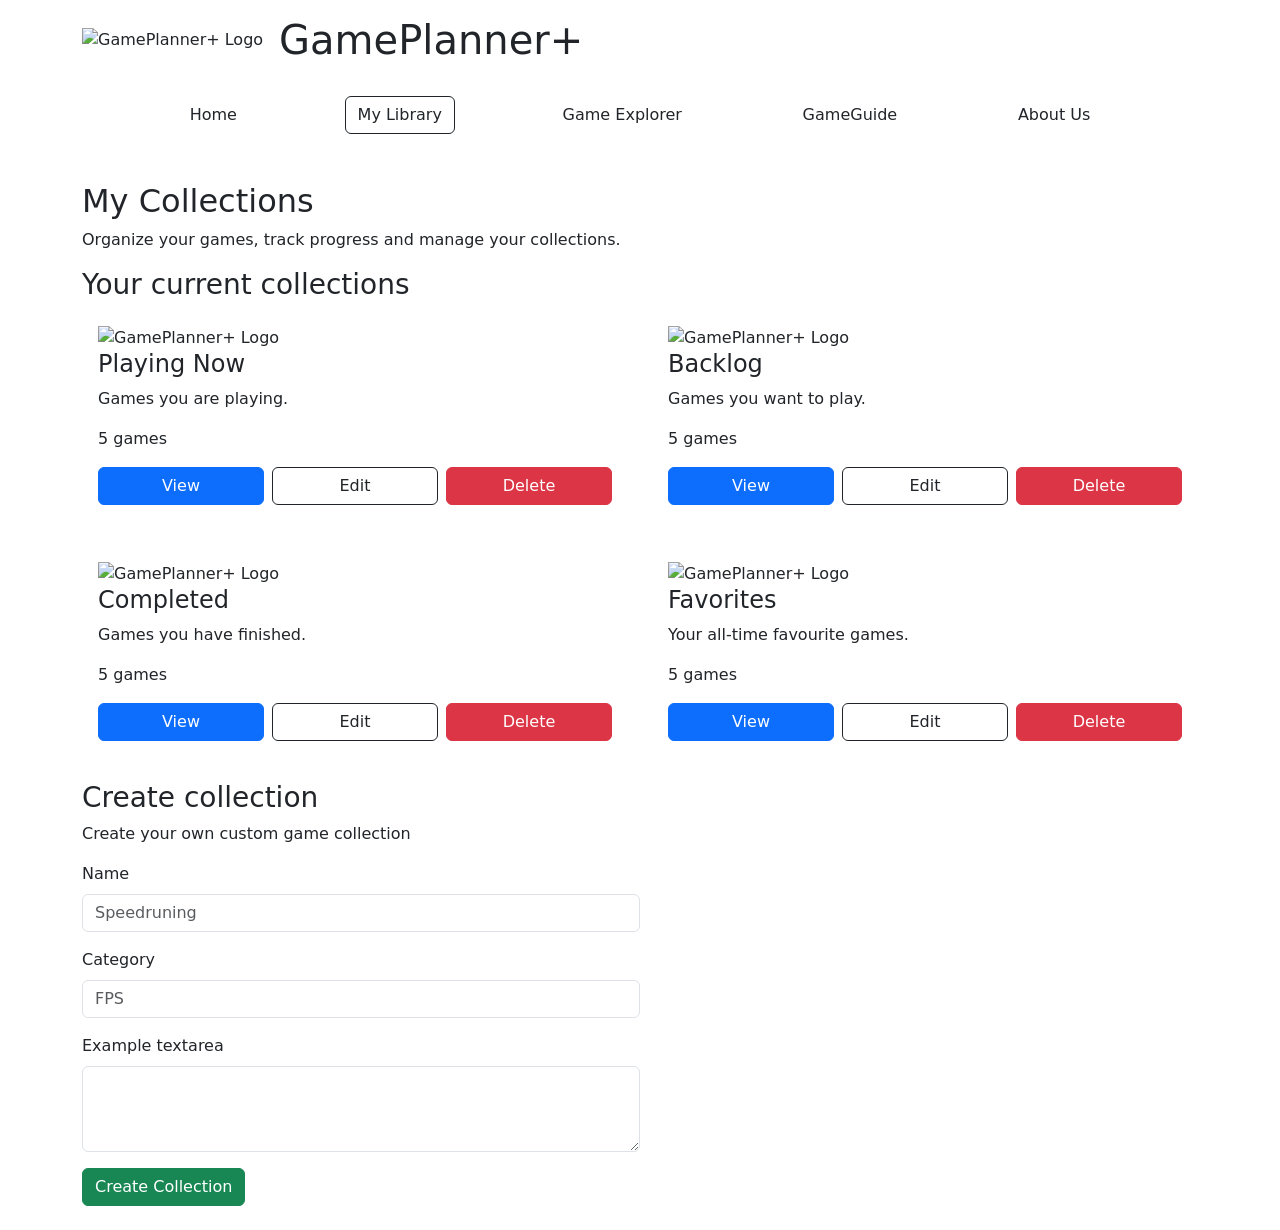
==== collections.html @ 514f3ee5 "organize the project structdure" ====
<!DOCTYPE html>
<html lang="en">
    <head>
        <meta charset="utf-8">
        <meta name="viewport" content="width=device-width, initial-scale=1.0">
        <title>My Library | GamePlanner+</title>
        <link href="https://cdn.jsdelivr.net/npm/bootstrap@5.3.8/dist/css/bootstrap.min.css" rel="stylesheet">
        <link rel="stylesheet" href="GAME-PLANNER/assets/css/styles.css">
    </head>

    <body>
        <header class="container py-3">
            <section class="d-flex align-items-center gap-3 mb-4">
                <img src="GAME-PLANNER/assets/images/logo.png"
                    alt="GamePlanner+ Logo"
                    class="navbar-logo">
                <h1 class="m-0">GamePlanner+</h1>
            </section>
            <nav class="main-navbar d-flex justify-content-evenly
                        align-items-center flex-wrap gap-2 p-2">
                <a href="index.html" class="btn btn-outline-purple">
                    Home
                </a>
                <a href="collections.html"
                class="btn btn-nav active">
                    My Library
                </a>
                <a href="#" class="btn btn-outline-purple">
                    Game Explorer
                </a>
                <a href="#" class="btn btn-outline-purple">
                    GameGuide
                </a>
                <a href="#" class="btn btn-outline-purple">
                    About Us
                </a>
            </nav>
        </header>
        <main class="container py-4">
            <section>
                <h2 id="collections-title">My Collections</h2>
                <p class="secondary-text">
                    Organize your games, track progress
                    and manage your collections.
                </p>
            </section>
            <h3>Your current collections</h3>
            <section class="row g-4">
                <section class="col-12 col-md-6">
                    <article class="gameCard p-3 h-100">
                        <img src="GAME-PLANNER/assets/images/iconos/iconoPlayingNow.png"
                            alt="GamePlanner+ Logo"
                            class="navbar-logo iconCard">
                        <h4>Playing Now</h4>
                        <p>Games you are playing.</p>
                        <p class="gamesCount">5 games</p>
                        <div class="row g-2">
                            <div class="col-4">
                                <button class="btn btn-primary w-100">
                                    View
                                </button>
                            </div>
                            <div class="col-4">
                                <button class="btn btn-purple active w-100">
                                    Edit
                                </button>
                            </div>
                            <div class="col-4">
                                <button class="btn btn-danger w-100">
                                    Delete
                                </button>
                            </div>
                        </div>
                    </article>
                </section>
                <section class="col-12 col-md-6">
                    <article class="gameCard p-3 h-100">
                        <img src="GAME-PLANNER/assets/images/iconos/iconoBacklog.png"
                            alt="GamePlanner+ Logo"
                            class="navbar-logo iconCard">
                        <h4>Backlog</h4>
                        <p>Games you want to play.</p>
                        <p class="gamesCount">5 games</p>
                        <div class="row g-2">
                            <div class="col-4">
                                <button class="btn btn-primary w-100">
                                    View
                                </button>
                            </div>
                            <div class="col-4">
                                <button class="btn btn-purple active w-100">
                                    Edit
                                </button>
                            </div>
                            <div class="col-4">
                                <button class="btn btn-danger w-100">
                                    Delete
                                </button>
                            </div>
                        </div>
                    </article>
                </section>
                <section class="col-12 col-md-6">
                    <article class="gameCard p-3 h-100">
                        <img src="GAME-PLANNER/assets/images/iconos/iconoCompleted.png"
                            alt="GamePlanner+ Logo"
                            class="navbar-logo iconCard">
                        <h4>Completed</h4>
                        <p>Games you have finished.</p>
                        <p class="gamesCount">5 games</p>
                        <div class="row g-2">
                            <div class="col-4">
                                <button class="btn btn-primary w-100">
                                    View
                                </button>
                            </div>
                            <div class="col-4">
                                <button class="btn btn-purple active w-100">
                                    Edit
                                </button>
                            </div>
                            <div class="col-4">
                                <button class="btn btn-danger w-100">
                                    Delete
                                </button>
                            </div>
                        </div>
                    </article>
                </section>
                <section class="col-12 col-md-6">
                    <article class="gameCard p-3 h-100">
                        <img src="GAME-PLANNER/assets/images/iconos/iconoFavoritos.png"
                            alt="GamePlanner+ Logo"
                            class="navbar-logo iconCard">
                        <h4>Favorites</h4>
                        <p>Your all-time favourite games.</p>
                        <p class="gamesCount">5 games</p>
                        <div class="row g-2">
                            <div class="col-4">
                                <button class="btn btn-primary w-100">
                                    View
                                </button>
                            </div>
                            <div class="col-4">
                                <button class="btn btn-purple active w-100">
                                    Edit
                                </button>
                            </div>
                            <div class="col-4">
                                <button class="btn btn-danger w-100">
                                    Delete
                                </button>
                            </div>
                        </div>
                    </article>
                </section>
            </section>
            <br>
            <h3>Create collection</h3>
            <p class="secondary-text">Create your own custom game collection</p>
            <section class="col-12 col-md-6">
                <div class="mb-3">
                    <label for="collectionName" class="form-label">Name</label>
                    <input type="text" class="form-control" id="collectionName" placeholder="Speedruning">
                </div>
                <div class="mb-3">
                    <label for="categoryName" class="form-label">Category</label>
                    <input type="text" class="form-control" id="categoryCollection" placeholder="FPS">
                </div>
                <div class="mb-3">
                    <label for="exampleFormControlTextarea1" class="form-label">Example textarea</label>
                    <textarea class="form-control" id="exampleFormControlTextarea1" rows="3"></textarea>
                </div>
                    <button type="submit" class="btn btn-success">
                        Create Collection
                    </button>
            </section>
        </main>
    </body>
</html>
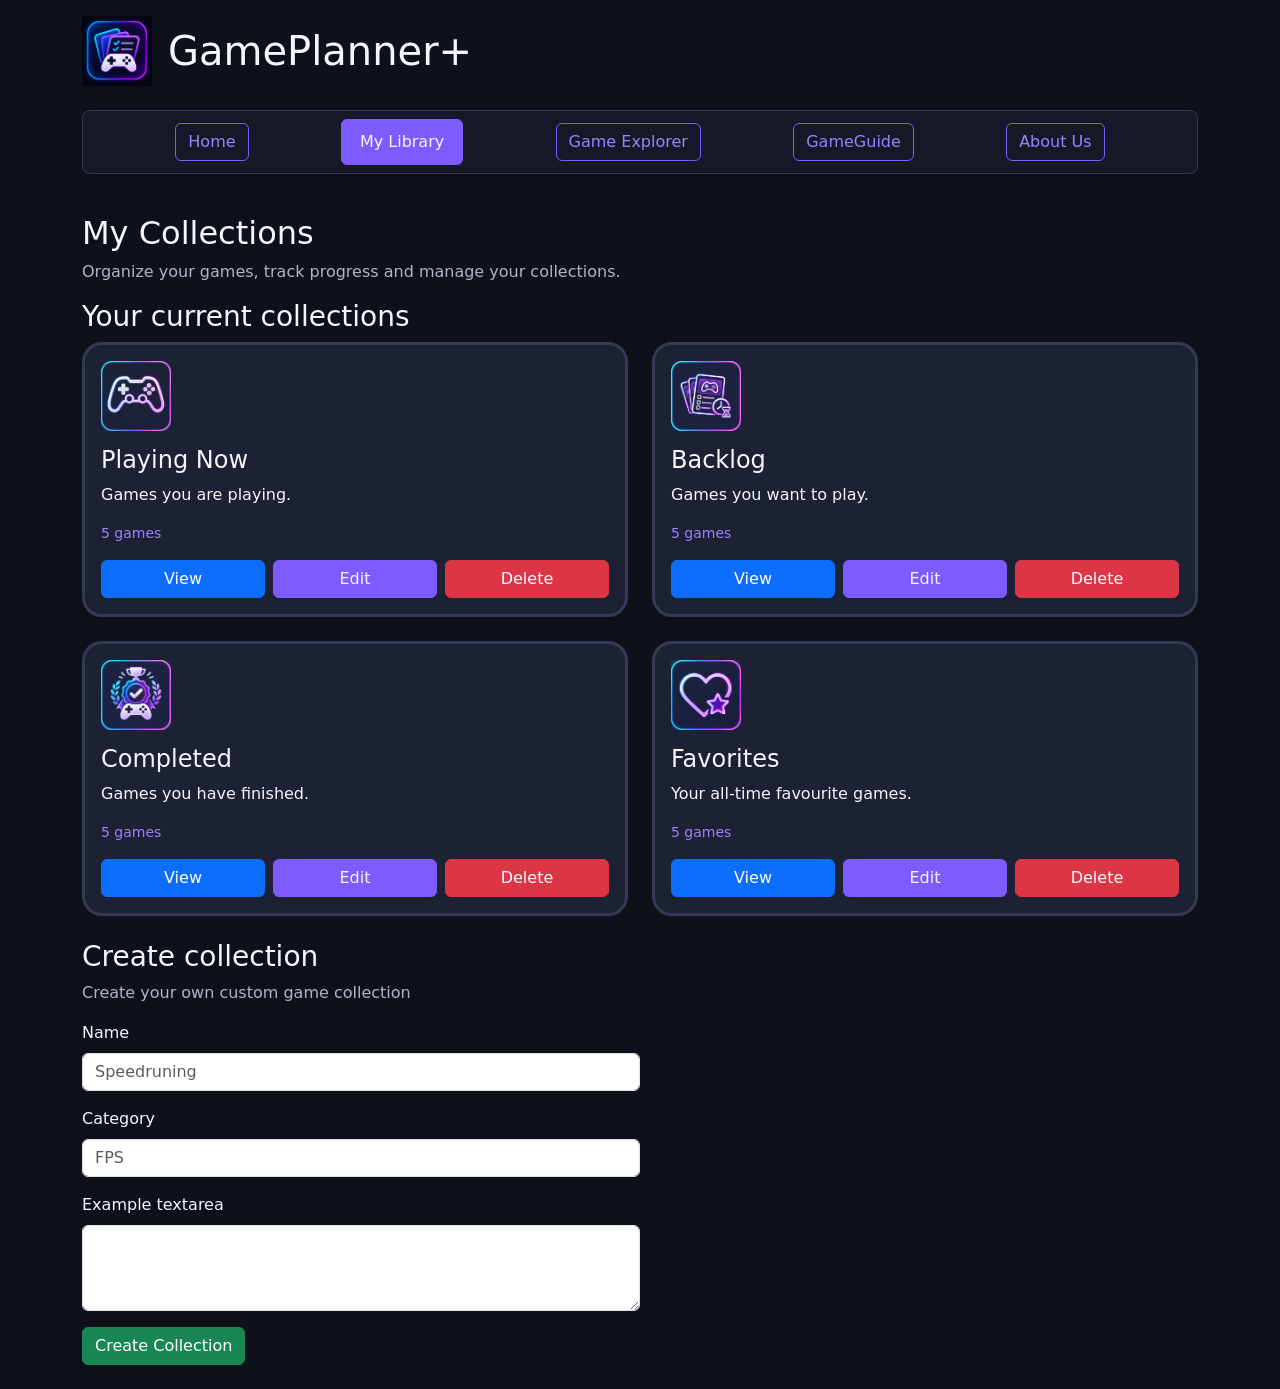
==== commit 93ce0c9e: "fixed routes for assets" ====
--- a/collections.html
+++ b/collections.html
@@ -6,13 +6,13 @@
         <meta name="viewport" content="width=device-width, initial-scale=1.0">
         <title>My Library | GamePlanner+</title>
         <link href="https://cdn.jsdelivr.net/npm/bootstrap@5.3.8/dist/css/bootstrap.min.css" rel="stylesheet">
-        <link rel="stylesheet" href="GAME-PLANNER/assets/css/styles.css">
+        <link rel="stylesheet" href="assets/css/styles.css">
     </head>
 
     <body>
         <header class="container py-3">
             <section class="d-flex align-items-center gap-3 mb-4">
-                <img src="GAME-PLANNER/assets/images/logo.png"
+                <img src="assets/images/logo.png"
                     alt="GamePlanner+ Logo"
                     class="navbar-logo">
                 <h1 class="m-0">GamePlanner+</h1>
@@ -49,7 +49,7 @@
             <section class="row g-4">
                 <section class="col-12 col-md-6">
                     <article class="gameCard p-3 h-100">
-                        <img src="GAME-PLANNER/assets/images/iconos/iconoPlayingNow.png"
+                        <img src="assets/images/iconos/iconoPlayingNow.png"
                             alt="GamePlanner+ Logo"
                             class="navbar-logo iconCard">
                         <h4>Playing Now</h4>
@@ -76,7 +76,7 @@
                 </section>
                 <section class="col-12 col-md-6">
                     <article class="gameCard p-3 h-100">
-                        <img src="GAME-PLANNER/assets/images/iconos/iconoBacklog.png"
+                        <img src="assets/images/iconos/iconoBacklog.png"
                             alt="GamePlanner+ Logo"
                             class="navbar-logo iconCard">
                         <h4>Backlog</h4>
@@ -103,7 +103,7 @@
                 </section>
                 <section class="col-12 col-md-6">
                     <article class="gameCard p-3 h-100">
-                        <img src="GAME-PLANNER/assets/images/iconos/iconoCompleted.png"
+                        <img src="assets/images/iconos/iconoCompleted.png"
                             alt="GamePlanner+ Logo"
                             class="navbar-logo iconCard">
                         <h4>Completed</h4>
@@ -130,7 +130,7 @@
                 </section>
                 <section class="col-12 col-md-6">
                     <article class="gameCard p-3 h-100">
-                        <img src="GAME-PLANNER/assets/images/iconos/iconoFavoritos.png"
+                        <img src="assets/images/iconos/iconoFavoritos.png"
                             alt="GamePlanner+ Logo"
                             class="navbar-logo iconCard">
                         <h4>Favorites</h4>
--- a/assets/css/styles.css
+++ b/assets/css/styles.css
@@ -0,0 +1,134 @@
+
+:root {
+    --bg-primary: #0F111A;
+    --bg-secondary: #151927;
+
+    --card-bg: #1C2133;
+    --card-hover: #252A42;
+
+    --purple-primary: #7C5CFF;
+    --purple-light: #9A82FF;
+
+    --blue-primary: #4F7CFF;
+    --blue-light: #6EA8FF;
+
+    --text-primary: #F4F6FB;
+    --text-secondary: #AEB5C6;
+
+    --border-color: #343A55;
+
+    --success-color: #48D597;
+}
+
+/* GENERAL */
+
+body {
+    background-color: var(--bg-primary);
+    color: var(--text-primary);
+}
+
+h1, h2, h3 {
+    color: var(--text-primary);
+}
+
+.secondary-text {
+    color: var(--text-secondary);
+}
+
+/* LOGO */
+
+.navbar-logo {
+    width: 70px;
+    height: auto;
+}
+
+/* NAVBAR */
+
+.main-navbar {
+    background-color: var(--bg-secondary);
+    border: 1px solid var(--border-color);
+    border-radius: 8px;
+}
+
+/* NAVIGATION BUTTONS */
+
+.btn-nav {
+    --bs-btn-color: var(--text-secondary);
+    --bs-btn-bg: transparent;
+    --bs-btn-border-color: transparent;
+
+    --bs-btn-hover-color: var(--text-primary);
+    --bs-btn-hover-bg: var(--card-hover);
+    --bs-btn-hover-border-color: transparent;
+
+    --bs-btn-active-color: var(--text-primary);
+    --bs-btn-active-bg: var(--purple-primary);
+    --bs-btn-active-border-color: var(--purple-primary);
+
+    padding: 10px 18px;
+}
+
+.btn-purple {
+    --bs-btn-color: #F4F6FB;
+    --bs-btn-bg: #7C5CFF;
+    --bs-btn-border-color: #7C5CFF;
+
+    --bs-btn-hover-color: #F4F6FB;
+    --bs-btn-hover-bg: #9A82FF;
+    --bs-btn-hover-border-color: #9A82FF;
+
+    --bs-btn-active-color: #F4F6FB;
+    --bs-btn-active-bg: #7C5CFF;
+    --bs-btn-active-border-color: #7C5CFF;
+}
+
+.btn-outline-purple {
+    --bs-btn-color: #9A82FF;
+    --bs-btn-border-color: #7C5CFF;
+
+    --bs-btn-hover-color: #FFFFFF;
+    --bs-btn-hover-bg: #7C5CFF;
+    --bs-btn-hover-border-color: #7C5CFF;
+
+    --bs-btn-active-color: #FFFFFF;
+    --bs-btn-active-bg: #7C5CFF;
+    --bs-btn-active-border-color: #7C5CFF;
+}
+
+/* CURRENT PAGE */
+
+.btn-nav.active {
+    --bs-btn-color: var(--text-primary);
+    --bs-btn-bg: var(--purple-primary);
+    --bs-btn-border-color: var(--purple-primary);
+
+    --bs-btn-hover-color: var(--text-primary);
+    --bs-btn-hover-bg: var(--purple-light);
+    --bs-btn-hover-border-color: var(--purple-light);
+}
+
+/* CARDS */
+
+.gameCard {
+    background-color: var(--card-bg);
+    color: var(--text-primary);
+    border: 3px solid var(--border-color);
+    transition: background-color 0.3s;
+    border-radius:20px;
+    transition: transform 0.3s ease, background-color 0.3s ease;
+}
+
+.gameCard:hover {
+    background-color: var(--card-hover);
+    background-color: var(--card-hover);
+    transform: scale(1.03);
+}
+
+.iconCard {
+    margin-bottom: 15px;
+}
+
+.gamesCount {
+    color: var(--purple-light);
+    font-size: 0.875rem;
+}
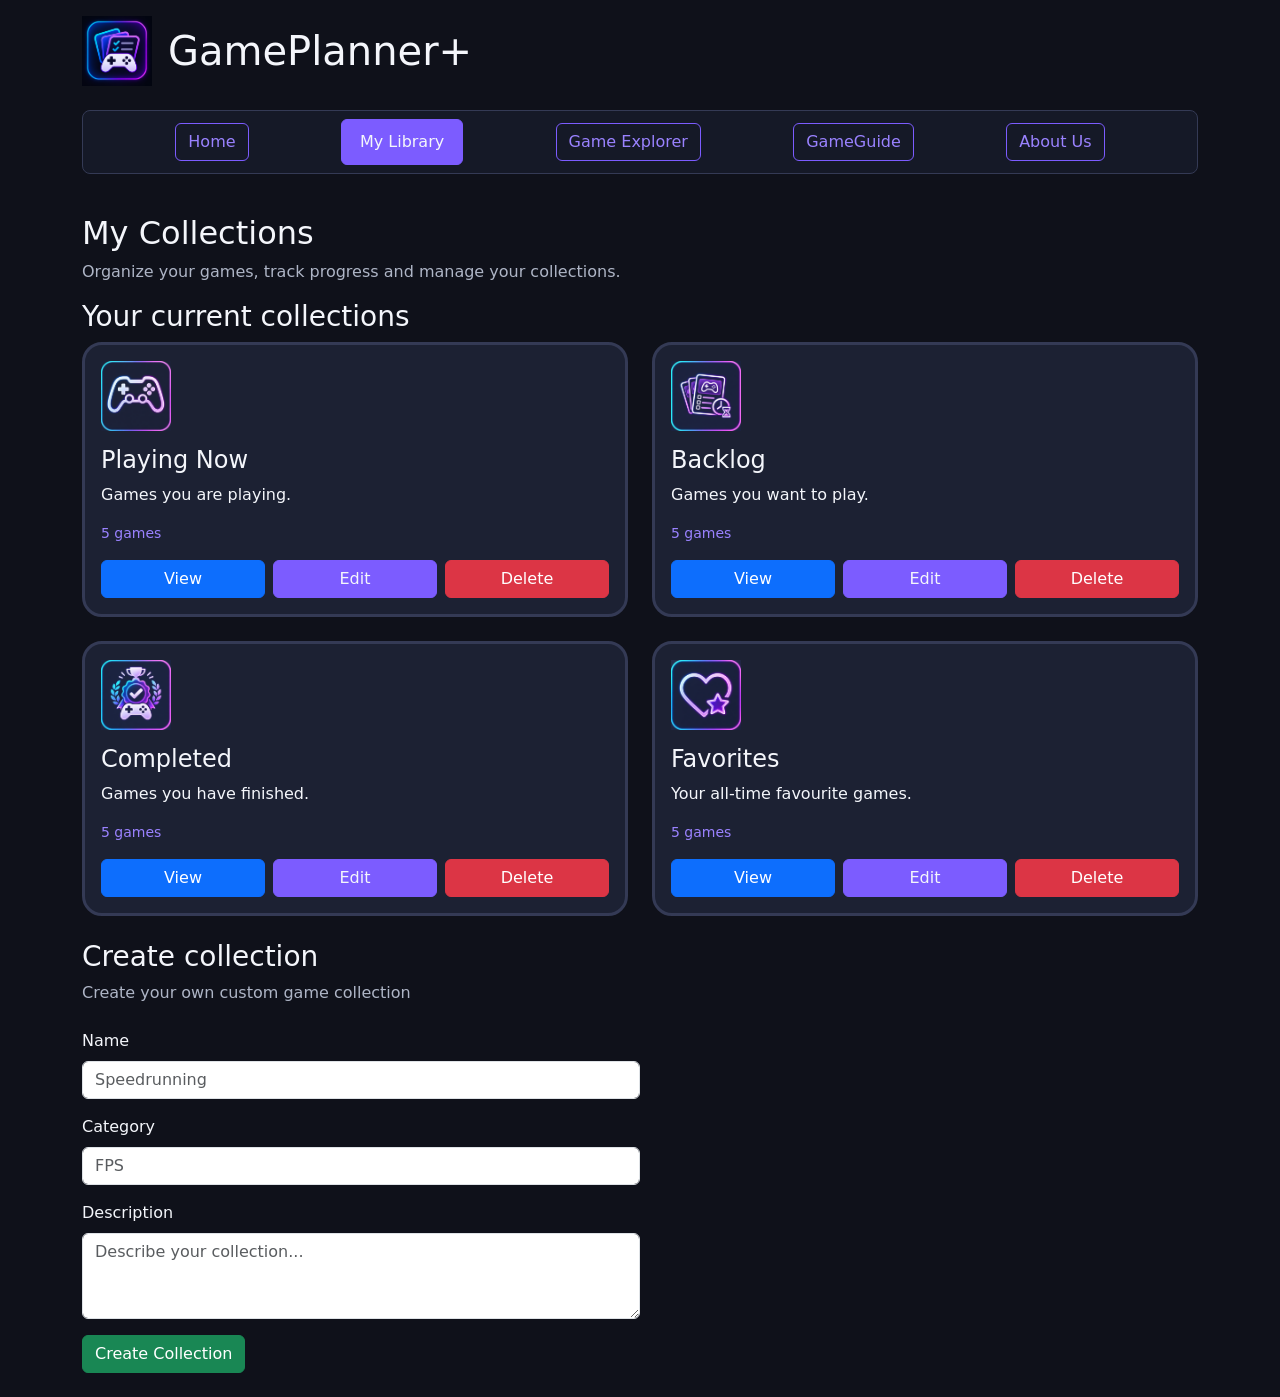
==== commit afbbf6f7: "mostly done collections" ====
--- a/collections.html
+++ b/collections.html
@@ -159,22 +159,33 @@
             <br>
             <h3>Create collection</h3>
             <p class="secondary-text">Create your own custom game collection</p>
-            <section class="col-12 col-md-6">
-                <div class="mb-3">
-                    <label for="collectionName" class="form-label">Name</label>
-                    <input type="text" class="form-control" id="collectionName" placeholder="Speedruning">
-                </div>
-                <div class="mb-3">
-                    <label for="categoryName" class="form-label">Category</label>
-                    <input type="text" class="form-control" id="categoryCollection" placeholder="FPS">
-                </div>
-                <div class="mb-3">
-                    <label for="exampleFormControlTextarea1" class="form-label">Example textarea</label>
-                    <textarea class="form-control" id="exampleFormControlTextarea1" rows="3"></textarea>
-                </div>
+            <section class="mt-4">
+                <form class="col-12 col-md-6">
+                    <div class="mb-3">
+                        <label for="collectionName" class="form-label">
+                            Name
+                        </label>
+                        <input type="text" class="form-control" id="collectionName" placeholder="Speedrunning" required>
+                    </div>
+
+                    <div class="mb-3">
+                        <label for="categoryCollection" class="form-label">
+                            Category
+                        </label>
+                        <input type="text" class="form-control" id="categoryCollection" placeholder="FPS" required>
+                    </div>
+
+                    <div class="mb-3">
+                        <label for="collectionDescription" class="form-label">
+                            Description
+                        </label>
+                        <textarea class="form-control" id="collectionDescription" rows="3" placeholder="Describe your collection..."></textarea>
+                    </div>
+
                     <button type="submit" class="btn btn-success">
                         Create Collection
                     </button>
+                </form>
             </section>
         </main>
     </body>
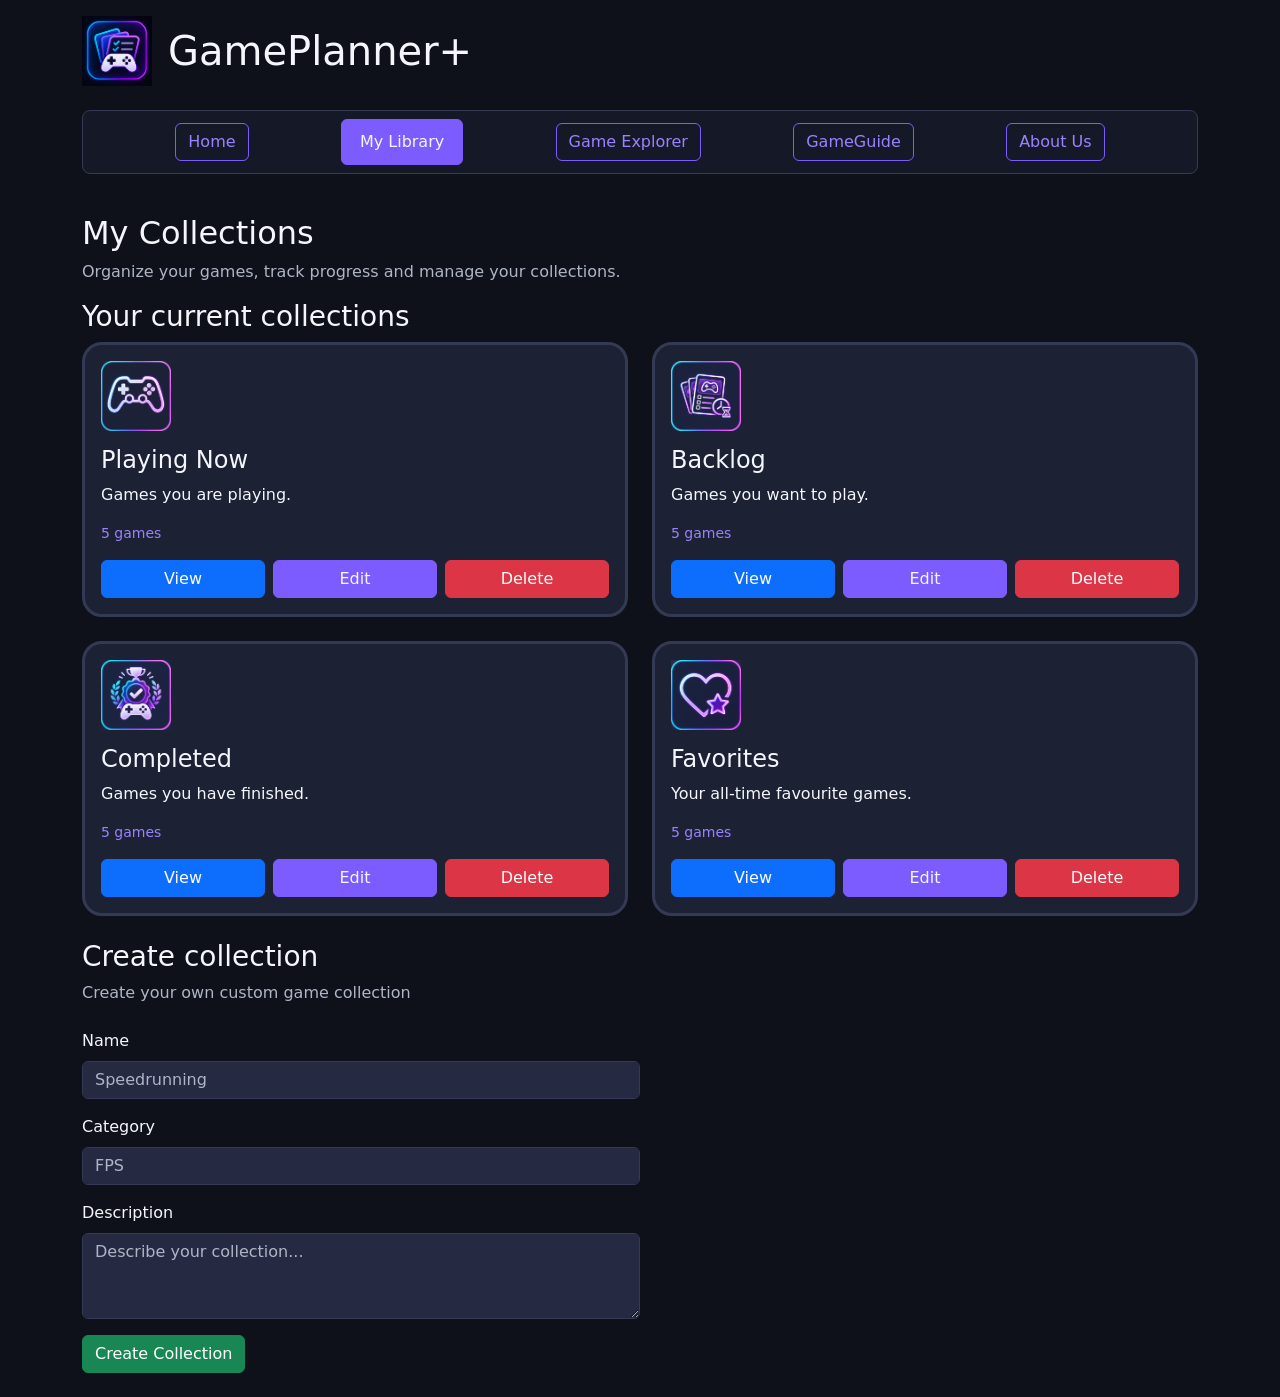
==== commit e3c89273: "separated shared and collections styles" ====
--- a/collections.html
+++ b/collections.html
@@ -7,6 +7,7 @@
         <title>My Library | GamePlanner+</title>
         <link href="https://cdn.jsdelivr.net/npm/bootstrap@5.3.8/dist/css/bootstrap.min.css" rel="stylesheet">
         <link rel="stylesheet" href="assets/css/styles.css">
+        <link rel="stylesheet" href="assets/css/collections.css">
     </head>
 
     <body>
@@ -26,7 +27,7 @@
                 class="btn btn-nav active">
                     My Library
                 </a>
-                <a href="#" class="btn btn-outline-purple">
+                <a href="explorer.html" class="btn btn-outline-purple">
                     Game Explorer
                 </a>
                 <a href="#" class="btn btn-outline-purple">
--- a/assets/css/styles.css
+++ b/assets/css/styles.css
@@ -16,7 +16,6 @@
     --text-secondary: #AEB5C6;
 
     --border-color: #343A55;
-
     --success-color: #48D597;
 }
 
@@ -69,30 +68,30 @@
 }
 
 .btn-purple {
-    --bs-btn-color: #F4F6FB;
-    --bs-btn-bg: #7C5CFF;
-    --bs-btn-border-color: #7C5CFF;
+    --bs-btn-color: var(--text-primary);
+    --bs-btn-bg: var(--purple-primary);
+    --bs-btn-border-color: var(--purple-primary);
 
-    --bs-btn-hover-color: #F4F6FB;
-    --bs-btn-hover-bg: #9A82FF;
-    --bs-btn-hover-border-color: #9A82FF;
+    --bs-btn-hover-color: var(--text-primary);
+    --bs-btn-hover-bg: var(--purple-light);
+    --bs-btn-hover-border-color: var(--purple-light);
 
-    --bs-btn-active-color: #F4F6FB;
-    --bs-btn-active-bg: #7C5CFF;
-    --bs-btn-active-border-color: #7C5CFF;
+    --bs-btn-active-color: var(--text-primary);
+    --bs-btn-active-bg: var(--purple-primary);
+    --bs-btn-active-border-color: var(--purple-primary);
 }
 
 .btn-outline-purple {
-    --bs-btn-color: #9A82FF;
-    --bs-btn-border-color: #7C5CFF;
+    --bs-btn-color: var(--purple-light);
+    --bs-btn-border-color: var(--purple-primary);
 
     --bs-btn-hover-color: #FFFFFF;
-    --bs-btn-hover-bg: #7C5CFF;
-    --bs-btn-hover-border-color: #7C5CFF;
+    --bs-btn-hover-bg: var(--purple-primary);
+    --bs-btn-hover-border-color: var(--purple-primary);
 
     --bs-btn-active-color: #FFFFFF;
-    --bs-btn-active-bg: #7C5CFF;
-    --bs-btn-active-border-color: #7C5CFF;
+    --bs-btn-active-bg: var(--purple-primary);
+    --bs-btn-active-border-color: var(--purple-primary);
 }
 
 /* CURRENT PAGE */
@@ -107,28 +106,17 @@
     --bs-btn-hover-border-color: var(--purple-light);
 }
 
-/* CARDS */
+/* SHARED CARDS */
 
 .gameCard {
     background-color: var(--card-bg);
     color: var(--text-primary);
     border: 3px solid var(--border-color);
-    transition: background-color 0.3s;
-    border-radius:20px;
+    border-radius: 20px;
     transition: transform 0.3s ease, background-color 0.3s ease;
 }
 
 .gameCard:hover {
     background-color: var(--card-hover);
-    background-color: var(--card-hover);
     transform: scale(1.03);
 }
-
-.iconCard {
-    margin-bottom: 15px;
-}
-
-.gamesCount {
-    color: var(--purple-light);
-    font-size: 0.875rem;
-}
--- a/assets/css/collections.css
+++ b/assets/css/collections.css
@@ -0,0 +1,39 @@
+
+/* COLLECTION ICONS */
+
+.iconCard {
+    width: 70px;
+    height: 70px;
+    object-fit: contain;
+    margin-bottom: 15px;
+}
+
+/* GAME COUNTER */
+
+.gamesCount {
+    color: var(--purple-light);
+    font-size: 0.875rem;
+}
+
+/* CREATE COLLECTION FORM */
+
+#collectionName,
+#categoryCollection,
+#collectionDescription {
+    background-color: var(--card-hover);
+    color: var(--text-primary);
+    border: 1px solid var(--border-color);
+}
+
+#collectionName::placeholder,
+#categoryCollection::placeholder,
+#collectionDescription::placeholder {
+    color: var(--text-secondary);
+}
+
+#collectionName:focus,
+#categoryCollection:focus,
+#collectionDescription:focus {
+    border-color: var(--purple-primary);
+    box-shadow: 0 0 0 3px #7C5CFF33;
+}
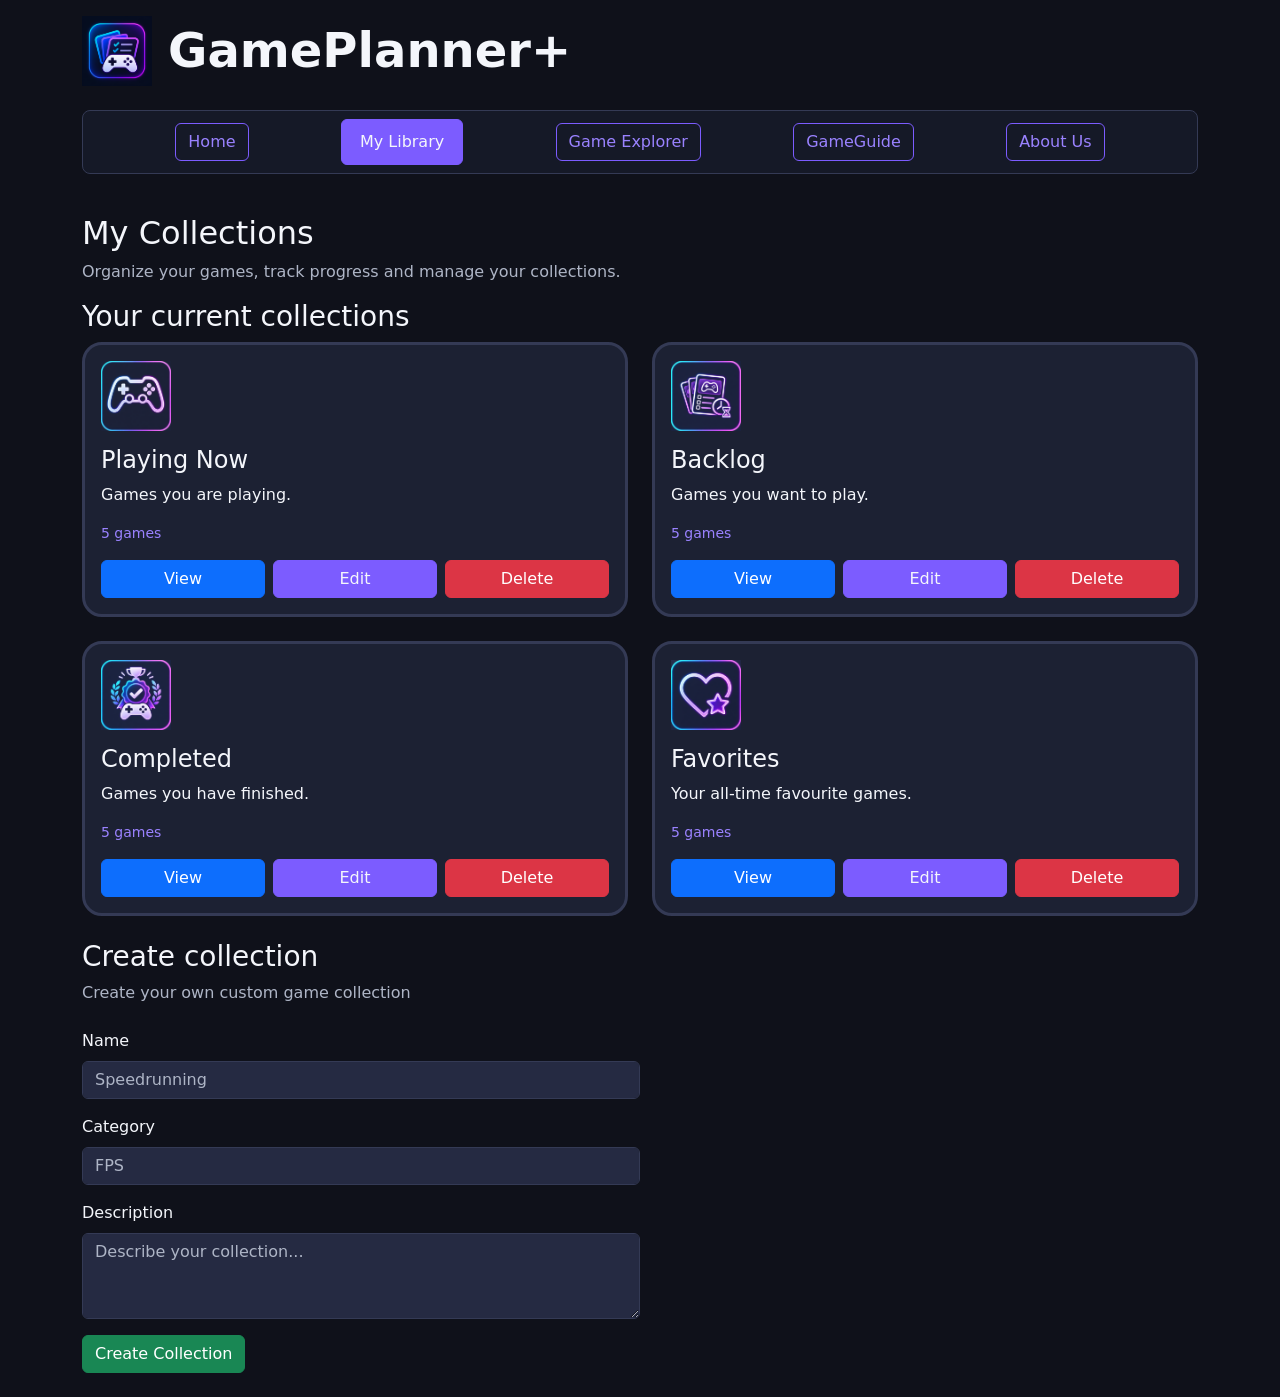
==== commit ceb85a1d: "home hecho" ====
--- a/collections.html
+++ b/collections.html
@@ -16,10 +16,9 @@
                 <img src="assets/images/logo.png"
                     alt="GamePlanner+ Logo"
                     class="navbar-logo">
-                <h1 class="m-0">GamePlanner+</h1>
+                <h1 class="site-title">GamePlanner+</h1>
             </section>
-            <nav class="main-navbar d-flex justify-content-evenly
-                        align-items-center flex-wrap gap-2 p-2">
+            <nav class="main-navbar d-flex justify-content-evenly align-items-center flex-wrap gap-2 p-2">
                 <a href="index.html" class="btn btn-outline-purple">
                     Home
                 </a>
--- a/assets/css/styles.css
+++ b/assets/css/styles.css
@@ -1,4 +1,3 @@
-
 :root {
     --bg-primary: #0F111A;
     --bg-secondary: #151927;
@@ -19,8 +18,6 @@
     --success-color: #48D597;
 }
 
-/* GENERAL */
-
 body {
     background-color: var(--bg-primary);
     color: var(--text-primary);
@@ -30,26 +27,43 @@
     color: var(--text-primary);
 }
 
+p {
+    color: var(--text-primary);
+}
+
+a {
+    text-decoration: none;
+}
+
 .secondary-text {
     color: var(--text-secondary);
 }
 
-/* LOGO */
+.textSize {
+    font-size: 1.2rem;
+}
+
 
 .navbar-logo {
     width: 70px;
-    height: auto;
+    height: 70px;
+    object-fit: contain;
+    flex-shrink: 0;
 }
 
-/* NAVBAR */
+.site-title {
+    font-size: 3rem;
+    font-weight: bold;
+    line-height: 1.2;
+    margin: 0;
+    color: var(--text-primary);
+}
 
 .main-navbar {
     background-color: var(--bg-secondary);
     border: 1px solid var(--border-color);
     border-radius: 8px;
 }
-
-/* NAVIGATION BUTTONS */
 
 .btn-nav {
     --bs-btn-color: var(--text-secondary);
@@ -94,8 +108,6 @@
     --bs-btn-active-border-color: var(--purple-primary);
 }
 
-/* CURRENT PAGE */
-
 .btn-nav.active {
     --bs-btn-color: var(--text-primary);
     --bs-btn-bg: var(--purple-primary);
@@ -106,8 +118,6 @@
     --bs-btn-hover-border-color: var(--purple-light);
 }
 
-/* SHARED CARDS */
-
 .gameCard {
     background-color: var(--card-bg);
     color: var(--text-primary);
@@ -116,7 +126,25 @@
     transition: transform 0.3s ease, background-color 0.3s ease;
 }
 
+.gameCard h4 {
+    color: var(--text-primary);
+}
+
 .gameCard:hover {
     background-color: var(--card-hover);
+    border-color: var(--purple-primary);
     transform: scale(1.03);
 }
+
+.featuresContainer {
+    background-color: var(--bg-secondary);
+    border: 5px solid var(--border-color);
+    padding: 10px;
+    border-radius: 24px;
+    margin-top: 20px;
+    margin-bottom: 20px;
+}
+
+.discoverFeature {
+    border: 4px solid var(--blue-light);
+}
--- a/assets/css/collections.css
+++ b/assets/css/collections.css
@@ -14,8 +14,6 @@
     color: var(--purple-light);
     font-size: 0.875rem;
 }
-
-/* CREATE COLLECTION FORM */
 
 #collectionName,
 #categoryCollection,
